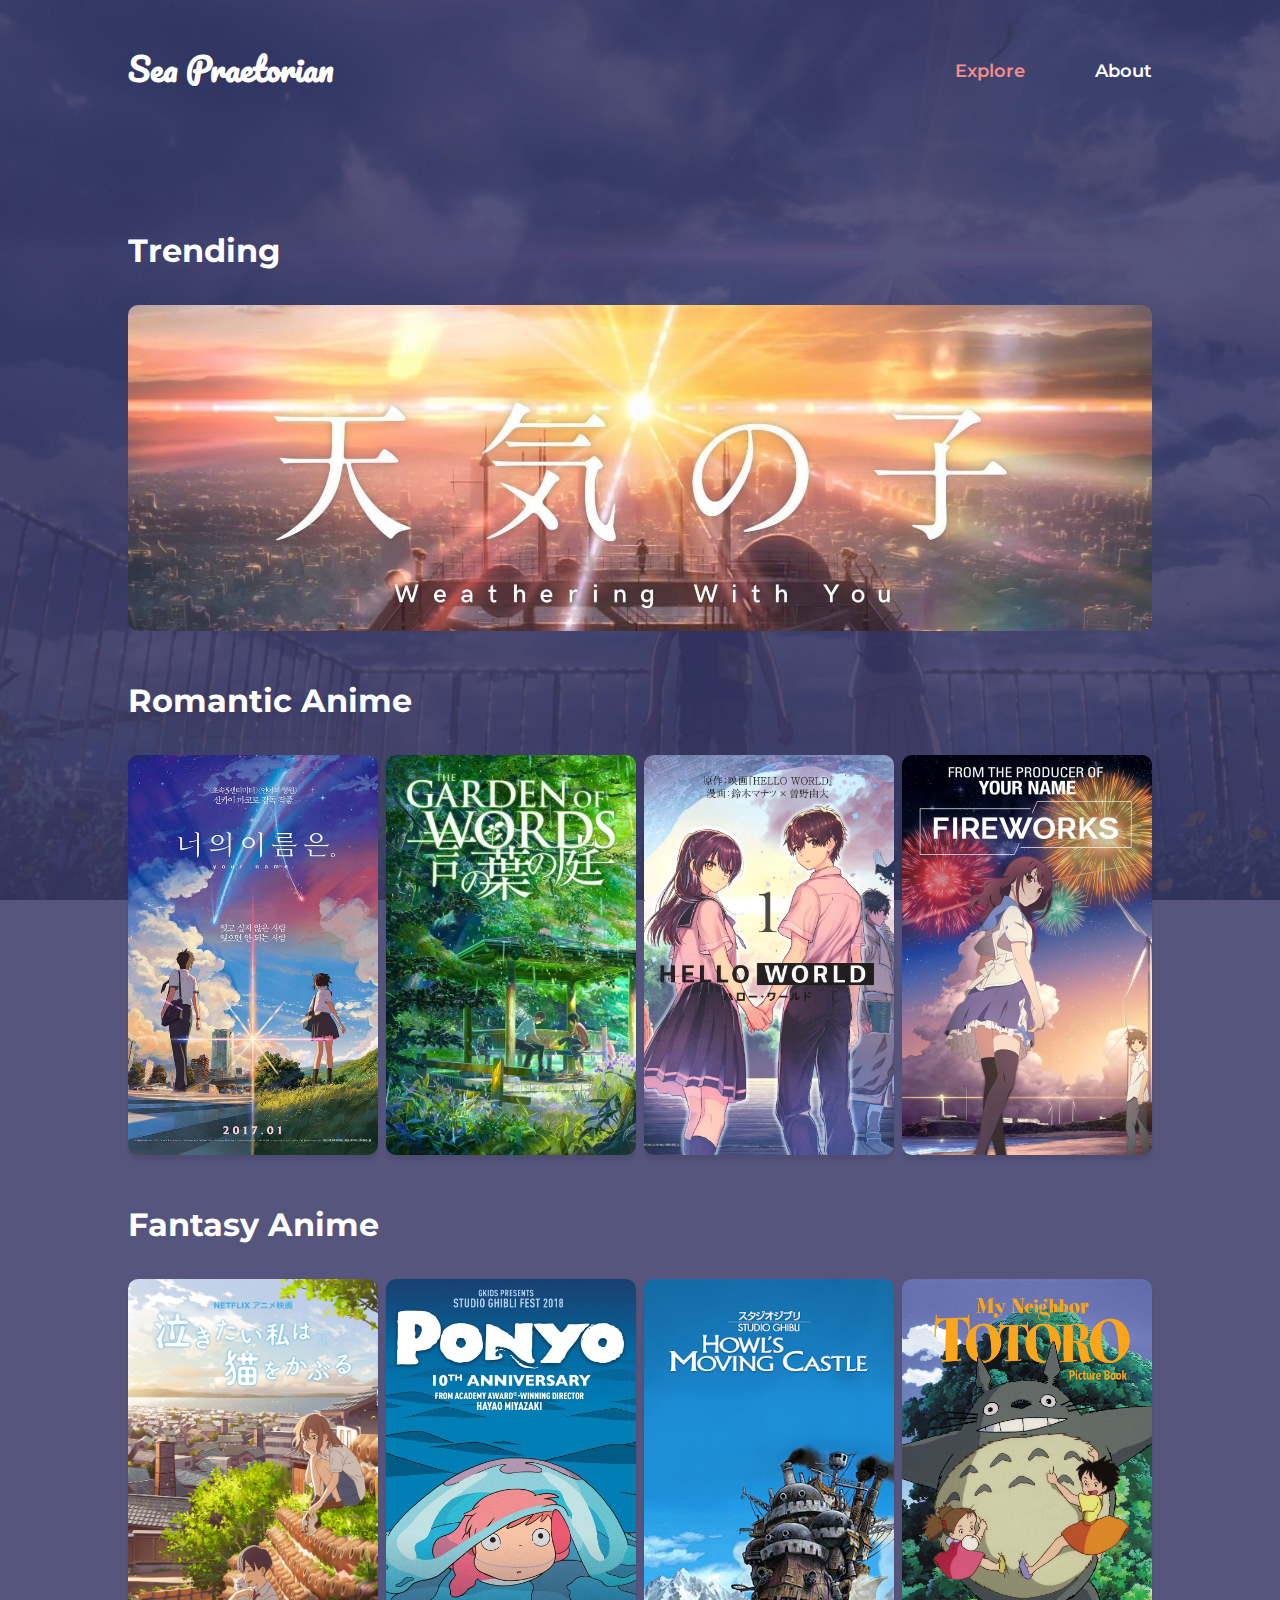
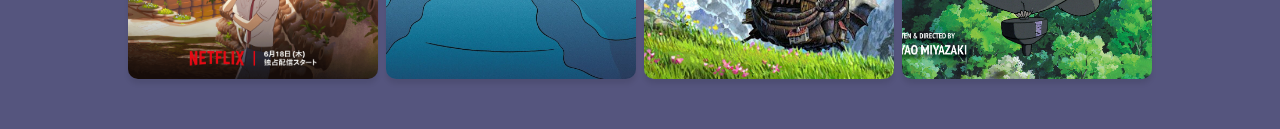
==== src/explore.html @ f24875b9 "Finished landing and explore page need more animations" ====
<!DOCTYPE html>
<html lang="en">
    <head>
        <meta charset="UTF-8" />
        <meta http-equiv="X-UA-Compatible" content="IE=edge" />
        <meta name="viewport" content="width=device-width, initial-scale=1.0" />
        <!-- LINKS -->
        <link rel="preconnect" href="https://fonts.googleapis.com" />
        <link rel="preconnect" href="https://fonts.gstatic.com" crossorigin />
        <link
            href="https://fonts.googleapis.com/css2?family=Montserrat:wght@300;600;700&display=swap"
            rel="stylesheet"
        />
        <link
            href="https://fonts.googleapis.com/css2?family=Pacifico&display=swap"
            rel="stylesheet"
        />
        <link rel="stylesheet" href="../style/main.css" />
        <title>Sea Praetorian | Explore</title>
    </head>
    <body class="explore">
        <div class="shade-explore">
            <div class="wrapper">
                <div class="navigation">
                    <h2 class="logo">Sea Praetorian</h2>
                    <ul>
                        <li><a class="active">Explore</a></li>
                        <li><a href="">About</a></li>
                    </ul>
                </div>
                <div class="trending mask-space">
                    <h2>Trending</h2>
                    <div class="mask">
                        <div class="shade">
                            <h1>Weathering with You</h1>
                        </div>
                    </div>
                </div>
                <div class="romantic mask-space">
                    <h2>Romantic Anime</h2>
                    <div class="romantic-anime">
                        <div class="mask anime1">
                            <div class="shade">
                                <h3>Your Name</h3>
                            </div>
                        </div>
                        <div class="mask anime2">
                            <div class="shade">
                                <h3>Garden of Words</h3>
                            </div>
                        </div>
                        <div class="mask anime3">
                            <div class="shade">
                                <h3>Hello World</h3>
                            </div>
                        </div>
                        <div class="mask anime4">
                            <div class="shade">
                                <h3>Fireworks</h3>
                            </div>
                        </div>
                    </div>
                </div>
                <div class="fantasy mask-space">
                    <h2>Fantasy Anime</h2>
                    <div class="fantasy-anime">
                        <div class="mask anime1">
                            <div class="shade">
                                <h3>Whisker Away</h3>
                            </div>
                        </div>
                        <div class="mask anime2">
                            <div class="shade">
                                <h3>Ponyo</h3>
                            </div>
                        </div>
                        <div class="mask anime3">
                            <div class="shade">
                                <h3>Howls Moving Castle</h3>
                            </div>
                        </div>
                        <div class="mask anime4">
                            <div class="shade">
                                <h3>Totoro</h3>
                            </div>
                        </div>
                    </div>
                </div>
            </div>
        </div>
    </body>
</html>
---- style/main.css ----
* {
  padding: 0;
  margin: 0;
  -webkit-box-sizing: border-box;
          box-sizing: border-box;
  vertical-align: mi;
  font-family: "Montserrat", sans-serif;
  color: #ffffff;
}

img {
  width: 100%;
  height: auto;
}

h1 {
  font-weight: 700;
  font-size: 62px;
  text-align: center;
}

h2 {
  font-weight: 700;
  font-size: 32px;
}

h3 {
  font-weight: 700;
  font-size: 18px;
}

.button {
  background-color: #07123162;
  cursor: pointer;
  border-radius: 10px;
  border: 3px solid #ffffff;
  text-align: center;
  line-height: 45px;
  margin: 0 auto;
  padding: 0;
  width: 200px;
  height: 50px;
}

.button a {
  text-decoration: none;
}

.logo {
  font-family: "Pacifico", cursive;
  font-size: 32px;
}

.navigation {
  margin-bottom: 100px;
  margin-top: 40px;
  display: -webkit-box;
  display: -ms-flexbox;
  display: flex;
  -webkit-box-orient: horizontal;
  -webkit-box-direction: normal;
      -ms-flex-direction: row;
          flex-direction: row;
  -webkit-box-pack: justify;
      -ms-flex-pack: justify;
          justify-content: space-between;
  -webkit-box-align: baseline;
      -ms-flex-align: baseline;
          align-items: baseline;
}

.navigation ul {
  font-weight: 600;
  font-size: 18px;
}

.navigation ul li {
  list-style: none;
  float: left;
  margin-left: 70px;
}

.navigation ul li a {
  cursor: pointer;
  text-decoration: none;
}

.navigation .active {
  color: #F88B8B;
}

.wrapper {
  width: 80%;
  margin: 0 auto;
}

.landing {
  background-image: url("/img/bg.jpg");
  background-position: center;
  background-size: cover;
  background-repeat: no-repeat;
  width: 100vw;
  height: 100vh;
}

.shade {
  position: absolute;
  background-color: #07123156;
  width: 100%;
  height: 100%;
  margin: 0;
  padding: 0;
}

.explore-btn {
  margin-top: 30px;
}

.explore {
  background-image: url("/img/bg-explore.png");
  background-size: cover;
  background-attachment: fixed;
  background-repeat: no-repeat;
}

.shade-explore {
  position: absolute;
  background-color: #323364d4;
  width: 100%;
  height: auto;
  margin: 0;
  padding: 0;
}

.mask {
  border-radius: 10px;
  background-position: center;
  background-size: cover;
  background-repeat: no-repeat;
  width: 100%;
  height: 100%;
  -webkit-box-shadow: 0 5px 5px rgba(0, 0, 0, 0.09);
          box-shadow: 0 5px 5px rgba(0, 0, 0, 0.09);
  -webkit-transition: -webkit-box-shadow  0.5s ease-in-out 100ms;
  transition: -webkit-box-shadow  0.5s ease-in-out 100ms;
  transition: box-shadow  0.5s ease-in-out 100ms;
  transition: box-shadow  0.5s ease-in-out 100ms, -webkit-box-shadow  0.5s ease-in-out 100ms;
}

.shade {
  display: -webkit-box;
  display: -ms-flexbox;
  display: flex;
  -webkit-box-orient: vertical;
  -webkit-box-direction: normal;
      -ms-flex-direction: column;
          flex-direction: column;
  padding: 0;
  margin: 0;
  -webkit-box-pack: center;
      -ms-flex-pack: center;
          justify-content: center;
  -webkit-box-align: center;
      -ms-flex-align: center;
          align-items: center;
  opacity: 0;
  -webkit-transition: all 0.5s ease-in-out 100ms;
  transition: all 0.5s ease-in-out 100ms;
}

.mask:hover {
  -webkit-box-shadow: 0 10px 5px rgba(0, 0, 0, 0.186);
          box-shadow: 0 10px 5px rgba(0, 0, 0, 0.186);
}

.mask:hover .shade {
  opacity: 1;
  position: absolute;
  width: 100%;
  height: 100%;
  text-align: center;
  background-color: #323364c6;
}

.explore h2 {
  margin-bottom: 35px;
}

.mask-space {
  cursor: pointer;
  margin-bottom: 50px;
}

.trending {
  position: relative;
  border-radius: 10px;
  overflow: hidden;
  width: 100%;
  height: 400px;
}

.trending .mask {
  border-radius: 10px;
  background-image: url("/img/trending.jpg");
  background-position: center;
  background-size: cover;
  background-repeat: no-repeat;
  width: 100%;
  height: 100%;
}

.romantic {
  width: 100%;
}

.romantic .romantic-anime {
  display: -webkit-box;
  display: -ms-flexbox;
  display: flex;
  -webkit-box-orient: horizontal;
  -webkit-box-direction: normal;
      -ms-flex-direction: row;
          flex-direction: row;
  -webkit-box-pack: justify;
      -ms-flex-pack: justify;
          justify-content: space-between;
}

.romantic .mask {
  position: relative;
  width: 250px;
  height: 400px;
}

.romantic .anime1 {
  background-image: url("/img/your_name.jpg");
}

.romantic .anime2 {
  background-image: url("/img/garden_of_words.jpg");
}

.romantic .anime3 {
  background-image: url("/img/hello_world.jpg");
}

.romantic .anime4 {
  background-image: url("/img/fireworks.jpg");
}

.fantasy {
  width: 100%;
}

.fantasy .fantasy-anime {
  display: -webkit-box;
  display: -ms-flexbox;
  display: flex;
  -webkit-box-orient: horizontal;
  -webkit-box-direction: normal;
      -ms-flex-direction: row;
          flex-direction: row;
  -webkit-box-pack: justify;
      -ms-flex-pack: justify;
          justify-content: space-between;
}

.fantasy .mask {
  position: relative;
  width: 250px;
  height: 400px;
}

.fantasy .anime1 {
  background-image: url("/img/whisker_away.png");
}

.fantasy .anime2 {
  background-image: url("/img/ponyo.jpg");
}

.fantasy .anime3 {
  background-image: url("/img/moving_castle.jpg");
}

.fantasy .anime4 {
  background-image: url("/img/totoro.jpg");
}
/*# sourceMappingURL=main.css.map */
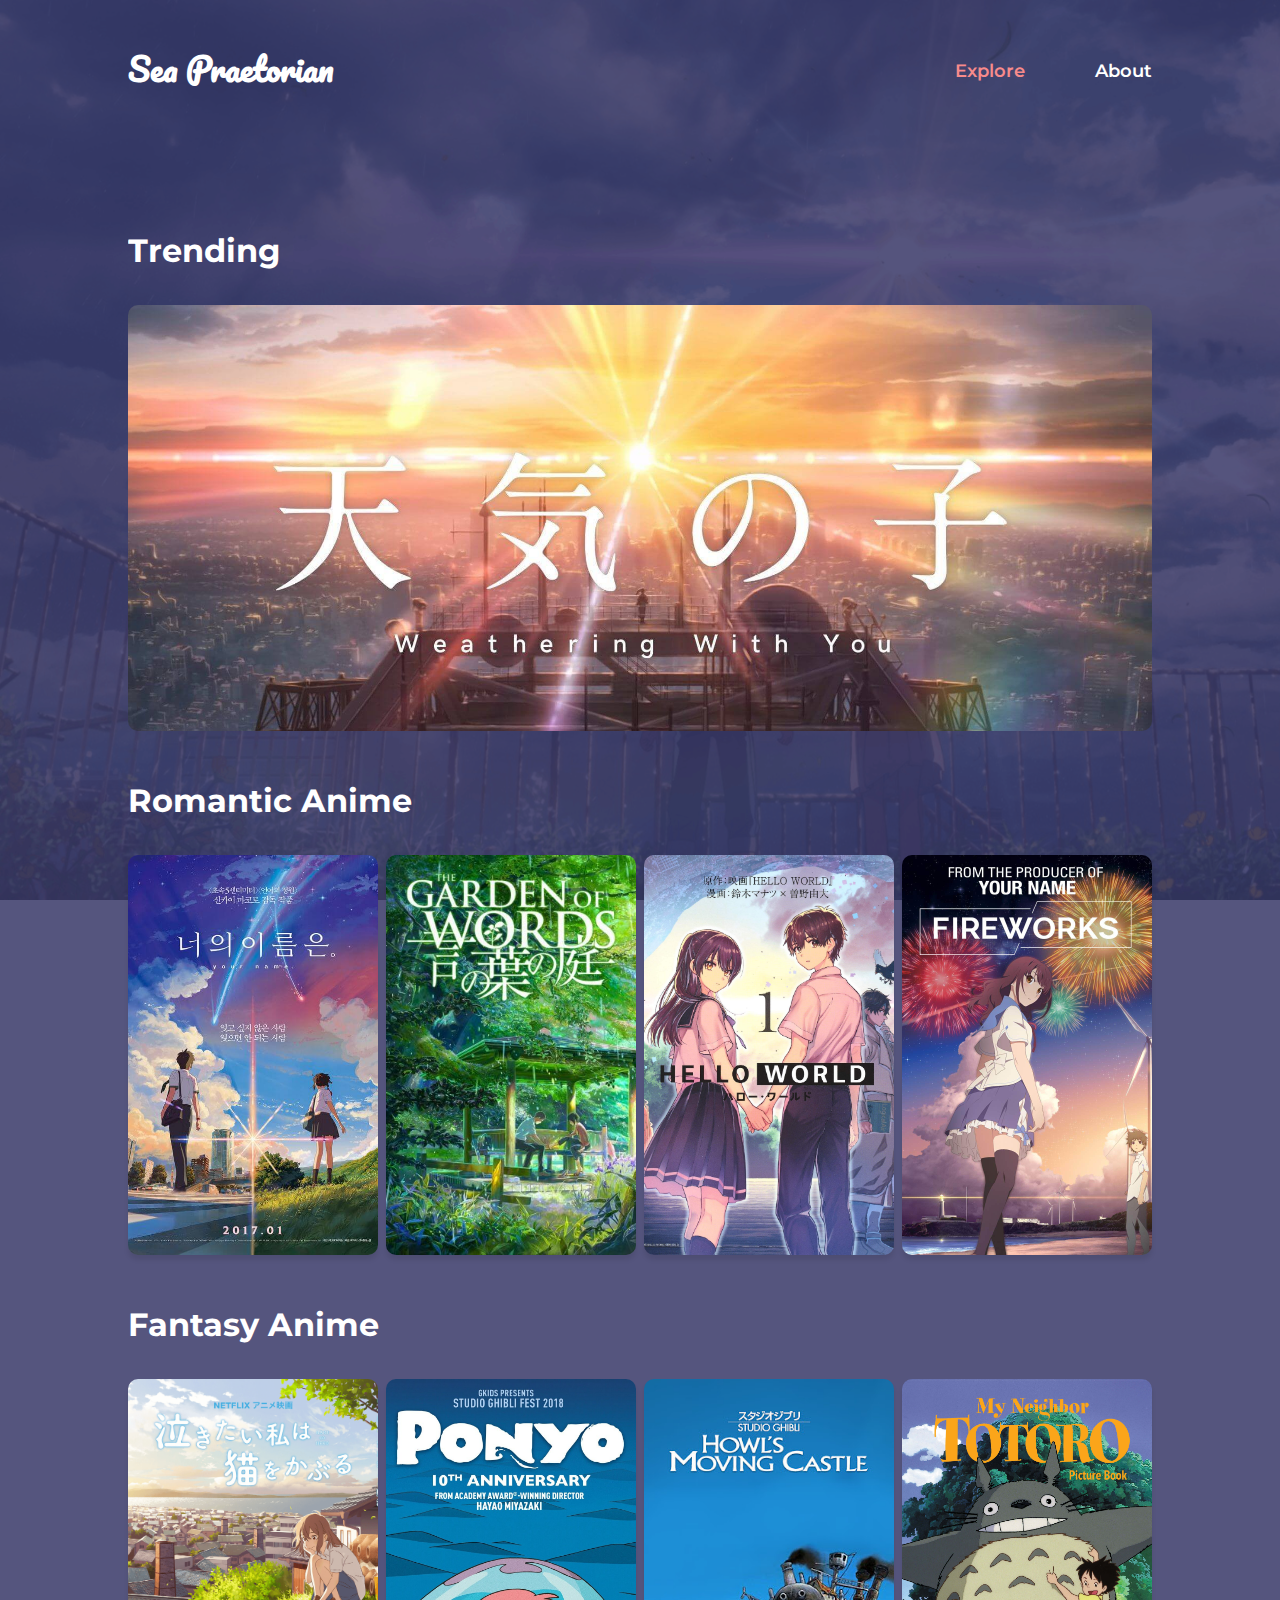
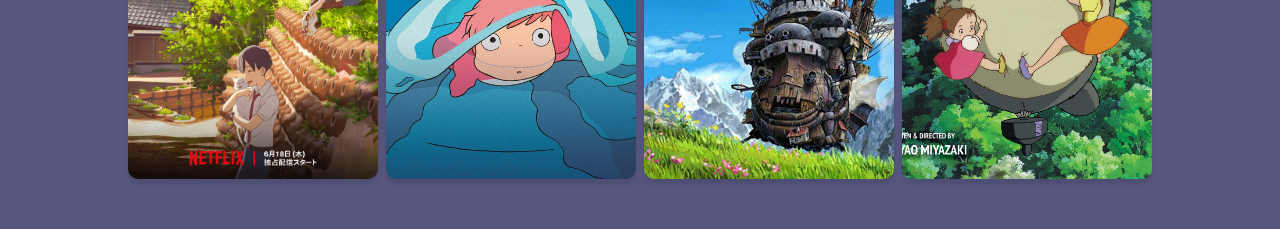
==== commit c74f42ed: "Added embeded youtube video using js" ====
--- a/src/explore.html
+++ b/src/explore.html
@@ -20,6 +20,7 @@
     </head>
     <body class="explore">
         <div class="shade-explore">
+            <div id="modal" style="display: none"></div>
             <div class="wrapper">
                 <div class="navigation">
                     <h2 class="logo">Sea Praetorian</h2>
@@ -40,21 +41,21 @@
                     <h2>Romantic Anime</h2>
                     <div class="romantic-anime">
                         <div class="mask anime1">
-                            <div class="shade">
+                            <div class="shade" id="your-name">
                                 <h3>Your Name</h3>
                             </div>
                         </div>
-                        <div class="mask anime2">
+                        <div class="mask anime2" id="garden-of-words">
                             <div class="shade">
                                 <h3>Garden of Words</h3>
                             </div>
                         </div>
-                        <div class="mask anime3">
+                        <div class="mask anime3" id="hello-world">
                             <div class="shade">
                                 <h3>Hello World</h3>
                             </div>
                         </div>
-                        <div class="mask anime4">
+                        <div class="mask anime4" id="fireworks">
                             <div class="shade">
                                 <h3>Fireworks</h3>
                             </div>
@@ -64,22 +65,22 @@
                 <div class="fantasy mask-space">
                     <h2>Fantasy Anime</h2>
                     <div class="fantasy-anime">
-                        <div class="mask anime1">
+                        <div class="mask anime1" id="whisker-away">
                             <div class="shade">
                                 <h3>Whisker Away</h3>
                             </div>
                         </div>
-                        <div class="mask anime2">
+                        <div class="mask anime2" id="ponyo">
                             <div class="shade">
                                 <h3>Ponyo</h3>
                             </div>
                         </div>
-                        <div class="mask anime3">
+                        <div class="mask anime3" id="moving-castle">
                             <div class="shade">
                                 <h3>Howls Moving Castle</h3>
                             </div>
                         </div>
-                        <div class="mask anime4">
+                        <div class="mask anime4" id="totoro">
                             <div class="shade">
                                 <h3>Totoro</h3>
                             </div>
@@ -88,5 +89,6 @@
                 </div>
             </div>
         </div>
+        <script src="./app.js"></script>
     </body>
 </html>
--- a/style/main.css
+++ b/style/main.css
@@ -83,6 +83,12 @@
 .navigation ul li a {
   cursor: pointer;
   text-decoration: none;
+  -webkit-transition: color 0.5s ease-in;
+  transition: color 0.5s ease-in;
+}
+
+.navigation ul li a:hover {
+  color: #ffb0b0;
 }
 
 .navigation .active {
@@ -114,6 +120,13 @@
 
 .explore-btn {
   margin-top: 30px;
+  -webkit-transition: all 0.2s ease-in-out 100ms;
+  transition: all 0.2s ease-in-out 100ms;
+}
+
+.explore-btn:hover {
+  -webkit-box-shadow: 0 10px 5px rgba(0, 0, 0, 0.186);
+          box-shadow: 0 10px 5px rgba(0, 0, 0, 0.186);
 }
 
 .explore {
@@ -123,6 +136,23 @@
   background-repeat: no-repeat;
 }
 
+#modal {
+  position: absolute;
+  z-index: 2;
+  background-color: #071231c2;
+  width: 100%;
+  height: 100%;
+  margin: 0 auto;
+  text-align: center;
+}
+
+iframe {
+  text-align: center;
+  width: 60%;
+  height: 500px;
+  margin: 800px auto;
+}
+
 .shade-explore {
   position: absolute;
   background-color: #323364d4;
@@ -141,13 +171,13 @@
   height: 100%;
   -webkit-box-shadow: 0 5px 5px rgba(0, 0, 0, 0.09);
           box-shadow: 0 5px 5px rgba(0, 0, 0, 0.09);
-  -webkit-transition: -webkit-box-shadow  0.5s ease-in-out 100ms;
-  transition: -webkit-box-shadow  0.5s ease-in-out 100ms;
-  transition: box-shadow  0.5s ease-in-out 100ms;
-  transition: box-shadow  0.5s ease-in-out 100ms, -webkit-box-shadow  0.5s ease-in-out 100ms;
-}
-
-.shade {
+  -webkit-transition: -webkit-box-shadow 0.5s ease-in-out 100ms;
+  transition: -webkit-box-shadow 0.5s ease-in-out 100ms;
+  transition: box-shadow 0.5s ease-in-out 100ms;
+  transition: box-shadow 0.5s ease-in-out 100ms, -webkit-box-shadow 0.5s ease-in-out 100ms;
+}
+
+.mask .shade {
   display: -webkit-box;
   display: -ms-flexbox;
   display: flex;
@@ -196,7 +226,7 @@
   border-radius: 10px;
   overflow: hidden;
   width: 100%;
-  height: 400px;
+  height: 500px;
 }
 
 .trending .mask {
